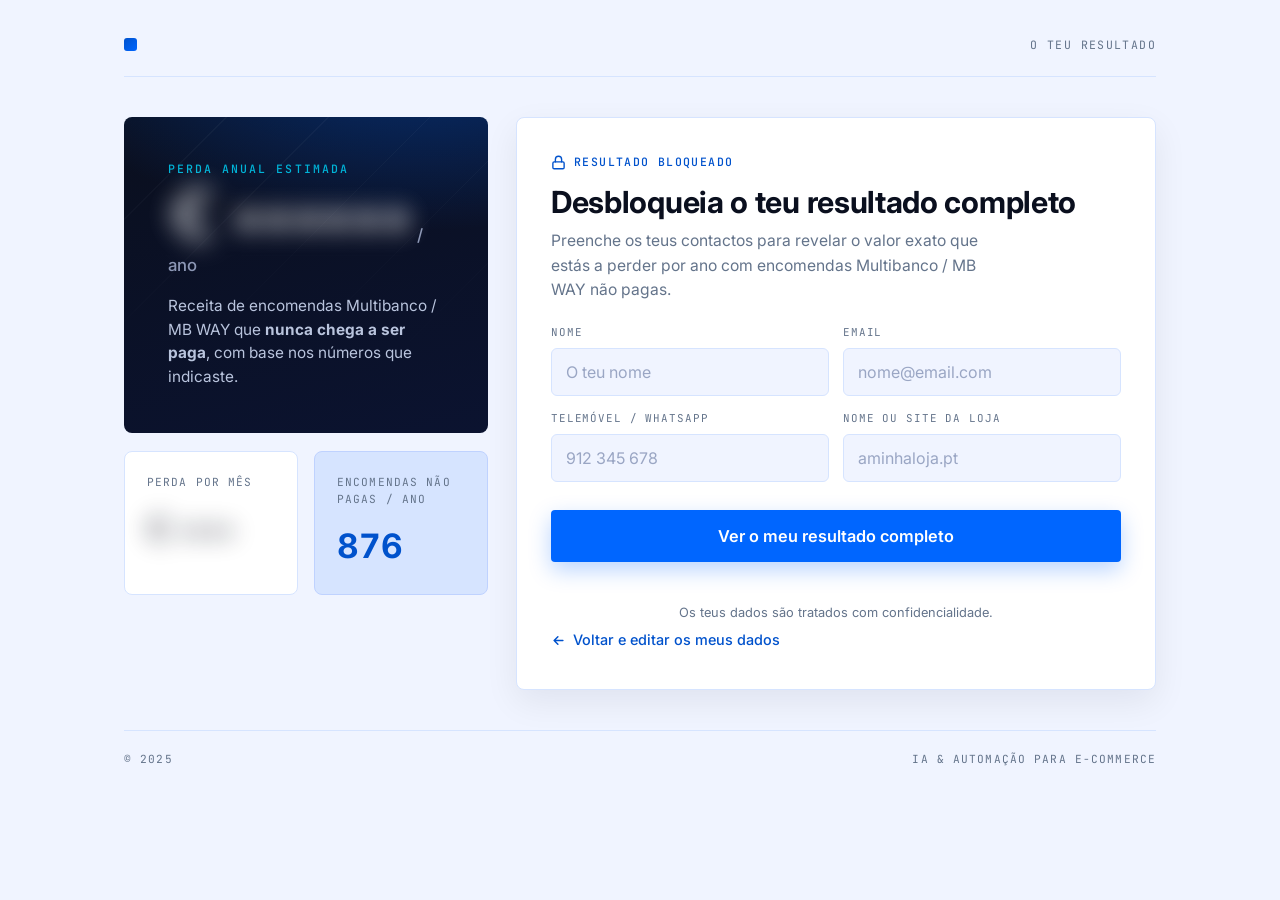
==== resultado.html @ 37c98caf "Gate pede para preencher contactos para revelar o resultado Co-Authored-By: Claude Opus 4.8 <noreply" ====
<!DOCTYPE html>
<html lang="pt-PT">
<head>
<meta charset="UTF-8">
<meta name="viewport" content="width=device-width, initial-scale=1.0">
<title>O teu resultado · Encomendas MB / MB WAY não pagas</title>
<link rel="preconnect" href="https://fonts.googleapis.com">
<link rel="preconnect" href="https://fonts.gstatic.com" crossorigin>
<link href="https://fonts.googleapis.com/css2?family=Inter:wght@400;500;600;700&family=JetBrains+Mono:wght@400;500&display=swap" rel="stylesheet">
<link rel="stylesheet" href="styles.css">
</head>
<body>
  <div class="wrap">
    <header class="topbar">
      <div class="brand"><span class="mark"></span></div>
      <div class="tag">O teu resultado</div>
    </header>

    <div class="grid">
      <!-- ===== Resultados (desfocados até desbloquear) ===== -->
      <section class="results locked" id="results">
        <div class="hero-dark result-hero">
          <span class="eyebrow">Perda anual estimada</span>
          <div>
            <span class="big money" id="lostYear">€ ••••••</span><span class="per">/ ano</span>
          </div>
          <p class="sub">Receita de encomendas Multibanco / MB WAY que <strong>nunca chega a ser paga</strong>, com base nos números que indicaste.</p>
        </div>

        <div class="stat-row">
          <div class="stat">
            <div class="k">Perda por mês</div>
            <div class="v money" id="lostMonth">€ ••••</div>
          </div>
          <div class="stat teaser">
            <div class="k">Encomendas não pagas / ano</div>
            <div class="v" id="unpaidYear">0</div>
          </div>
        </div>
      </section>

      <!-- ===== Gate / formulário ===== -->
      <section class="card gate-wrap" id="gateWrap">
        <div class="gate gate-form" id="gateForm">
          <span class="gate-lock">
            <svg viewBox="0 0 24 24" fill="none" stroke="currentColor" stroke-width="2.2" stroke-linecap="round" stroke-linejoin="round"><rect x="3" y="11" width="18" height="11" rx="2"/><path d="M7 11V7a5 5 0 0 1 10 0v4"/></svg>
            Resultado bloqueado
          </span>
          <h2>Desbloqueia o teu resultado completo</h2>
          <p class="gsub">Preenche os teus contactos para revelar o valor exato que estás a perder por ano com encomendas Multibanco / MB WAY não pagas.</p>

          <form id="leadForm" novalidate>
            <div class="form-grid">
              <div class="ff">
                <label for="f-nome">Nome</label>
                <input id="f-nome" type="text" placeholder="O teu nome" autocomplete="name" required>
              </div>
              <div class="ff">
                <label for="f-email">Email</label>
                <input id="f-email" type="email" placeholder="nome@email.com" autocomplete="email" required>
              </div>
              <div class="ff">
                <label for="f-tel">Telemóvel / WhatsApp</label>
                <input id="f-tel" type="tel" placeholder="912 345 678" autocomplete="tel" inputmode="numeric" maxlength="9" required>
              </div>
              <div class="ff">
                <label for="f-loja">Nome ou site da loja</label>
                <input id="f-loja" type="text" placeholder="aminhaloja.pt" required>
              </div>
            </div>
            <div class="btn-row">
              <button class="btn" id="submitBtn" type="submit">Ver o meu resultado completo</button>
            </div>
            <div class="form-error" id="formError" role="alert"></div>
            <p class="privacy">Os teus dados são tratados com confidencialidade.</p>
          </form>

          <a class="backlink" id="editLink" href="index.html">
            <svg viewBox="0 0 24 24" fill="none" stroke="currentColor" stroke-width="2.4" stroke-linecap="round" stroke-linejoin="round"><path d="M19 12H5M11 6l-6 6 6 6"/></svg>
            Voltar e editar os meus dados
          </a>
        </div>

        <div class="success" id="success">
          <svg viewBox="0 0 24 24" fill="none" stroke="currentColor" stroke-width="2.4" stroke-linecap="round" stroke-linejoin="round"><path d="M20 6 9 17l-5-5"/></svg>
          <div>
            <p><b>Resultado desbloqueado.</b> Já tens acesso ao valor exato que estás a perder por ano com encomendas Multibanco / MB WAY não pagas.</p>
            <a class="backlink" href="index.html">
              <svg viewBox="0 0 24 24" fill="none" stroke="currentColor" stroke-width="2.4" stroke-linecap="round" stroke-linejoin="round"><path d="M19 12H5M11 6l-6 6 6 6"/></svg>
              Editar os meus dados
            </a>
          </div>
        </div>
      </section>
    </div>

    <footer class="foot">
      <span>© 2025</span>
      <span>IA &amp; Automação para E-commerce</span>
    </footer>
  </div>

<script>
  // ====== CONFIG: destino dos leads (Google Sheets via Apps Script) ======
  const LEADS_ENDPOINT = "";

  const eur = new Intl.NumberFormat('pt-PT', { style: 'currency', currency: 'EUR', maximumFractionDigits: 0 });
  const num = new Intl.NumberFormat('pt-PT', { maximumFractionDigits: 0 });

  // ---- Lê os parâmetros vindos da calculadora ----
  const params = new URLSearchParams(location.search);
  const p = (key, def) => { const v = parseFloat(params.get(key)); return isNaN(v) ? def : v; };
  const orders    = Math.max(0, p('orders', 20));
  const avg       = Math.max(0, p('avg', 45));
  const pctMB     = Math.min(100, Math.max(0, p('mb', 40)));
  const pctUnpaid = Math.min(100, Math.max(0, p('unpaid', 30)));

  // ---- Cálculo ----
  const mbOrdersPerDay     = orders * (pctMB / 100);
  const unpaidOrdersPerDay = mbOrdersPerDay * (pctUnpaid / 100);
  const lostPerDay         = unpaidOrdersPerDay * avg;
  const R = {
    unpaidOrdersPerYear: unpaidOrdersPerDay * 365,
    lostPerMonth: lostPerDay * 30,
    lostPerYear:  lostPerDay * 365,
  };

  const el = {
    results:   document.getElementById('results'),
    gateWrap:  document.getElementById('gateWrap'),
    lostYear:  document.getElementById('lostYear'),
    lostMonth: document.getElementById('lostMonth'),
    unpaidYear:document.getElementById('unpaidYear'),
    leadForm:  document.getElementById('leadForm'),
    submitBtn: document.getElementById('submitBtn'),
    formError: document.getElementById('formError'),
  };

  // Número-isco sempre visível
  el.unpaidYear.textContent = num.format(R.unpaidOrdersPerYear);

  // Link "voltar e editar" mantém os números atuais
  document.getElementById('editLink').href = 'index.html' + location.search;

  // Telemóvel: só dígitos, máximo 9 (impede "+351" e qualquer outro caractere)
  const telInput = document.getElementById('f-tel');
  telInput.addEventListener('input', () => {
    telInput.value = telInput.value.replace(/\D/g, '').slice(0, 9);
  });

  // ---- Count-up animado (na revelação) ----
  function countUp(node, to, fmt) {
    const start = performance.now(), dur = 750;
    function frame(now) {
      const t = Math.min(1, (now - start) / dur);
      const eased = 1 - Math.pow(1 - t, 3);
      node.textContent = fmt(to * eased);
      if (t < 1) requestAnimationFrame(frame); else node.textContent = fmt(to);
    }
    requestAnimationFrame(frame);
  }

  function reveal() {
    el.results.classList.remove('locked');
    el.results.classList.add('unlocked');
    el.gateWrap.classList.add('unlocked');
    countUp(el.lostYear,  R.lostPerYear,  eur.format);
    countUp(el.lostMonth, R.lostPerMonth, eur.format);
    el.results.scrollIntoView({ behavior: 'smooth', block: 'start' });
  }

  async function enviarLead(payload) {
    if (!LEADS_ENDPOINT) { console.warn('LEADS_ENDPOINT vazio: lead não enviado.'); return; }
    try {
      await fetch(LEADS_ENDPOINT, {
        method: 'POST', mode: 'no-cors',
        headers: { 'Content-Type': 'text/plain;charset=utf-8' },
        body: JSON.stringify(payload),
      });
    } catch (err) { console.error('Falha ao enviar lead:', err); }
  }

  el.leadForm.addEventListener('submit', async (e) => {
    e.preventDefault();
    el.formError.textContent = '';
    const nome  = document.getElementById('f-nome').value.trim();
    const email = document.getElementById('f-email').value.trim();
    const tel   = document.getElementById('f-tel').value.trim();
    const loja  = document.getElementById('f-loja').value.trim();

    if (!nome || !email || !tel || !loja) { el.formError.textContent = 'Preenche todos os campos.'; return; }
    if (!/^[^\s@]+@[^\s@]+\.[^\s@]+$/.test(email)) { el.formError.textContent = 'Email inválido.'; return; }

    // Telemóvel: exatamente 9 dígitos
    if (!/^\d{9}$/.test(tel)) {
      el.formError.textContent = 'O número de telemóvel tem de ter 9 dígitos.';
      return;
    }

    el.submitBtn.disabled = true;
    el.submitBtn.textContent = 'A desbloquear…';

    await enviarLead({
      nome, email, telefone: tel, loja,
      encomendas_dia: orders, valor_medio: avg, pct_mb: pctMB, pct_nao_pagas: pctUnpaid,
      encomendas_nao_pagas_ano: Math.round(R.unpaidOrdersPerYear),
      perda_mes: Math.round(R.lostPerMonth),
      perda_ano: Math.round(R.lostPerYear),
      origem: location.href,
    });

    reveal();
  });
</script>
</body>
</html>
---- styles.css ----
/* ===========================================================
   A Marca que Converte — Brand System v1.0
   Inter + JetBrains Mono · paleta azul · radius 6–8 / 4
   =========================================================== */
:root {
  --cobalt:   #0052CC;
  --electric: #0066FF;
  --ink:      #0A0F1E;
  --cyan:     #00B4D8;
  --glacial:  #D6E4FF;
  --slate:    #64748B;
  --surface:  #F0F4FF;
  --white:    #FFFFFF;

  --sans: "Inter", system-ui, -apple-system, sans-serif;
  --mono: "JetBrains Mono", ui-monospace, SFMono-Regular, monospace;

  --r-card: 8px;
  --r-btn:  4px;

  --shadow: 0 12px 34px rgba(10, 15, 30, .07);
}

* { box-sizing: border-box; margin: 0; padding: 0; }
html { -webkit-text-size-adjust: 100%; }

body {
  font-family: var(--sans);
  color: var(--ink);
  background: var(--surface);
  min-height: 100vh;
  line-height: 1.55;
  -webkit-font-smoothing: antialiased;
}

.wrap {
  max-width: 1120px;
  margin: 0 auto;
  padding: clamp(20px, 3.5vw, 36px) clamp(18px, 4vw, 44px) 56px;
}

/* ---------- Topbar ---------- */
.topbar {
  display: flex; align-items: center; justify-content: space-between;
  gap: 16px; flex-wrap: wrap;
  padding-bottom: 22px; margin-bottom: clamp(24px, 4vw, 40px);
  border-bottom: 1px solid var(--glacial);
}
.brand {
  display: flex; align-items: center; gap: 10px;
  font-family: var(--mono); font-weight: 500; font-size: .82rem;
  letter-spacing: .14em; text-transform: uppercase; color: var(--ink);
}
.brand .mark {
  width: 13px; height: 13px; border-radius: 3px;
  background: linear-gradient(135deg, var(--cobalt), var(--electric));
}
.tag {
  font-family: var(--mono); font-size: .72rem; letter-spacing: .12em;
  text-transform: uppercase; color: var(--slate);
}

/* ---------- Eyebrows / labels ---------- */
.eyebrow {
  font-family: var(--mono); font-size: .72rem; font-weight: 500;
  letter-spacing: .18em; text-transform: uppercase; color: var(--cobalt);
}
.eyebrow.cyan { color: var(--cyan); }

/* ---------- Layout grid ---------- */
.grid {
  display: grid;
  grid-template-columns: 1.05fr .95fr;
  gap: clamp(18px, 2.4vw, 28px);
  align-items: stretch;
}
@media (max-width: 900px) { .grid { grid-template-columns: 1fr; } }

/* ---------- Dark premium hero ---------- */
.hero-dark {
  position: relative; overflow: hidden;
  border-radius: var(--r-card);
  color: var(--white);
  background:
    radial-gradient(680px 320px at 82% -25%, rgba(0,102,255,.40), transparent 60%),
    linear-gradient(165deg, #0A0F1E 0%, #0B1330 100%);
  padding: clamp(28px, 3.4vw, 44px);
  display: flex; flex-direction: column;
}
.hero-dark::before {
  content: ""; position: absolute; inset: 0; pointer-events: none;
  background-image: repeating-linear-gradient(135deg, rgba(255,255,255,.05) 0 1px, transparent 1px 72px);
  -webkit-mask-image: linear-gradient(180deg, rgba(0,0,0,.7), transparent 85%);
  mask-image: linear-gradient(180deg, rgba(0,0,0,.7), transparent 85%);
}
.hero-dark > * { position: relative; z-index: 1; }
.hero-dark .eyebrow { color: var(--cyan); }
.hero-dark h1 {
  font-weight: 700; font-size: clamp(1.9rem, 4vw, 2.9rem);
  line-height: 1.05; letter-spacing: -.02em; margin: 18px 0 0;
}
.hero-dark .lede { color: #B9C4DD; font-size: 1.02rem; margin-top: 16px; max-width: 42ch; }

/* ---------- Cards ---------- */
.card {
  background: var(--white);
  border: 1px solid var(--glacial);
  border-radius: var(--r-card);
  padding: clamp(24px, 3vw, 34px);
  box-shadow: var(--shadow);
}
.card h2 {
  font-weight: 600; font-size: 1.05rem; margin: 14px 0 22px;
}

/* ---------- Inputs ---------- */
.field { margin-bottom: 24px; }
.field:last-of-type { margin-bottom: 0; }
.field > label { display: block; font-size: .95rem; font-weight: 600; margin-bottom: 10px; color: var(--ink); }
.field .hint { display: block; font-size: .82rem; color: var(--slate); font-weight: 400; margin-top: 3px; }

.num {
  display: flex; align-items: center; gap: 8px;
  background: var(--surface); border: 1px solid var(--glacial);
  border-radius: 6px; padding: 0 14px;
  transition: border-color .15s, box-shadow .15s;
}
.num:focus-within { border-color: var(--electric); box-shadow: 0 0 0 3px rgba(0,102,255,.16); }
.num .affix { color: var(--slate); font-size: 1rem; font-weight: 600; }
.num input {
  flex: 1; width: 100%; background: none; border: none; outline: none; color: var(--ink);
  font-family: var(--sans); font-size: 1.2rem; font-weight: 600;
  font-variant-numeric: tabular-nums; padding: 13px 0; min-width: 0;
}
.num input::-webkit-outer-spin-button, .num input::-webkit-inner-spin-button { -webkit-appearance: none; margin: 0; }
.num input[type=number] { -moz-appearance: textfield; appearance: textfield; }

.pct-head { display: flex; align-items: baseline; justify-content: space-between; margin-bottom: 12px; }
.pct-head label { margin: 0; }
.pct-val { font-weight: 700; font-size: 1.3rem; color: var(--cobalt); font-variant-numeric: tabular-nums; }

input[type=range] {
  -webkit-appearance: none; appearance: none; width: 100%; height: 6px;
  border-radius: 100px; background: var(--glacial); outline: none; cursor: pointer;
  accent-color: var(--electric);
}
input[type=range]::-webkit-slider-thumb {
  -webkit-appearance: none; appearance: none; width: 20px; height: 20px; border-radius: 50%;
  background: var(--electric); border: 4px solid var(--white);
  box-shadow: 0 2px 8px rgba(0,82,204,.4); transition: transform .12s;
}
input[type=range]::-webkit-slider-thumb:hover { transform: scale(1.12); }
input[type=range]::-moz-range-thumb {
  width: 16px; height: 16px; border-radius: 50%; background: var(--electric);
  border: 4px solid var(--white); box-shadow: 0 2px 8px rgba(0,82,204,.4);
}
.slider-hint { display: block; margin-top: 11px; font-size: .84rem; color: var(--slate); font-variant-numeric: tabular-nums; }
.slider-hint b { color: var(--cobalt); font-weight: 600; }

/* ---------- Button ---------- */
.btn {
  display: inline-flex; align-items: center; justify-content: center; gap: 10px;
  width: 100%; padding: 16px 22px; border: none; border-radius: var(--r-btn); cursor: pointer;
  font-family: var(--sans); font-size: 1.02rem; font-weight: 600; color: var(--white);
  background: var(--electric); box-shadow: 0 8px 22px rgba(0,102,255,.28);
  transition: background .15s, transform .12s, box-shadow .2s;
}
.btn:hover { background: var(--cobalt); transform: translateY(-1px); box-shadow: 0 12px 28px rgba(0,82,204,.34); }
.btn:active { transform: translateY(0); }
.btn[disabled] { background: var(--slate); cursor: default; box-shadow: none; transform: none; }
.btn svg { width: 18px; height: 18px; }
.btn-row { margin-top: 28px; }

/* ---------- Resultados ---------- */
.results { display: flex; flex-direction: column; gap: 18px; }

.money { transition: filter .5s ease, opacity .5s ease; }
.results.locked .money { filter: blur(12px); opacity: .6; user-select: none; }

.result-hero { gap: 0; justify-content: center; }
.result-hero .big {
  font-weight: 700; font-size: clamp(2.8rem, 8vw, 4.6rem);
  line-height: 1; letter-spacing: -.03em; color: var(--white);
  font-variant-numeric: tabular-nums; margin-top: 14px;
}
.result-hero .per { color: #8C97B5; font-size: 1.05rem; font-weight: 500; margin-left: 6px; }
.result-hero .sub { color: #B9C4DD; font-size: .96rem; margin-top: 16px; max-width: 44ch; }

.stat-row { display: grid; grid-template-columns: 1fr 1fr; gap: 16px; }
@media (max-width: 480px) { .stat-row { grid-template-columns: 1fr; } }
.stat {
  background: var(--white); border: 1px solid var(--glacial);
  border-radius: var(--r-card); padding: 22px;
}
.stat.teaser { background: var(--glacial); border-color: #BFD2FF; }
.stat .k { font-family: var(--mono); font-size: .7rem; letter-spacing: .1em; text-transform: uppercase; color: var(--slate); margin-bottom: 12px; }
.stat .v { font-weight: 700; font-size: clamp(1.6rem, 3.4vw, 2.1rem); color: var(--ink); font-variant-numeric: tabular-nums; }
.stat.teaser .v { color: var(--cobalt); }

/* ---------- Gate / formulário ---------- */
.gate-lock { display: inline-flex; align-items: center; gap: 8px; color: var(--cobalt); font-family: var(--mono); font-weight: 500; font-size: .72rem; letter-spacing: .12em; text-transform: uppercase; margin-bottom: 14px; }
.gate-lock svg { width: 15px; height: 15px; }
.gate h2 { font-weight: 700; font-size: clamp(1.4rem, 3.2vw, 1.9rem); line-height: 1.12; letter-spacing: -.01em; margin: 0 0 10px; }
.gate .gsub { color: var(--slate); font-size: .98rem; max-width: 46ch; margin-bottom: 22px; }

.form-grid { display: grid; grid-template-columns: 1fr 1fr; gap: 14px; }
@media (max-width: 520px) { .form-grid { grid-template-columns: 1fr; } }
.ff { display: flex; flex-direction: column; gap: 7px; }
.ff.full { grid-column: 1 / -1; }
.ff label { font-family: var(--mono); font-size: .68rem; letter-spacing: .08em; text-transform: uppercase; color: var(--slate); }
.ff input {
  background: var(--surface); border: 1px solid var(--glacial); border-radius: 6px;
  padding: 13px 14px; color: var(--ink); font-family: var(--sans); font-size: 1rem; outline: none;
  transition: border-color .15s, box-shadow .15s;
}
.ff input::placeholder { color: #9AA6C4; }
.ff input:focus { border-color: var(--electric); box-shadow: 0 0 0 3px rgba(0,102,255,.16); }
.form-error { color: var(--cobalt); font-size: .88rem; margin-top: 12px; min-height: 1.1em; }
.privacy { margin-top: 14px; font-size: .8rem; color: var(--slate); text-align: center; }

/* ---------- Sucesso ---------- */
.success { display: none; }
.results.unlocked .success, .unlocked.success { display: flex; }
.success {
  align-items: flex-start; gap: 12px;
  background: var(--glacial); border: 1px solid #BFD2FF; border-radius: var(--r-card); padding: 18px 20px;
}
.success svg { width: 22px; height: 22px; color: var(--cobalt); flex: none; margin-top: 1px; }
.success p { font-size: .96rem; color: var(--ink); }
.success p b { color: var(--cobalt); }

.gate-wrap.unlocked .gate-form { display: none; }
.gate-wrap .success { display: none; }
.gate-wrap.unlocked .success { display: flex; }

/* ---------- Back link / footer ---------- */
.backlink {
  display: inline-flex; align-items: center; gap: 7px; margin-top: 6px;
  font-size: .9rem; color: var(--cobalt); text-decoration: none; font-weight: 500;
}
.backlink:hover { text-decoration: underline; }
.backlink svg { width: 15px; height: 15px; }

.foot {
  margin-top: 40px; padding-top: 20px; border-top: 1px solid var(--glacial);
  display: flex; justify-content: space-between; flex-wrap: wrap; gap: 8px;
  font-family: var(--mono); font-size: .7rem; letter-spacing: .1em; text-transform: uppercase; color: var(--slate);
}
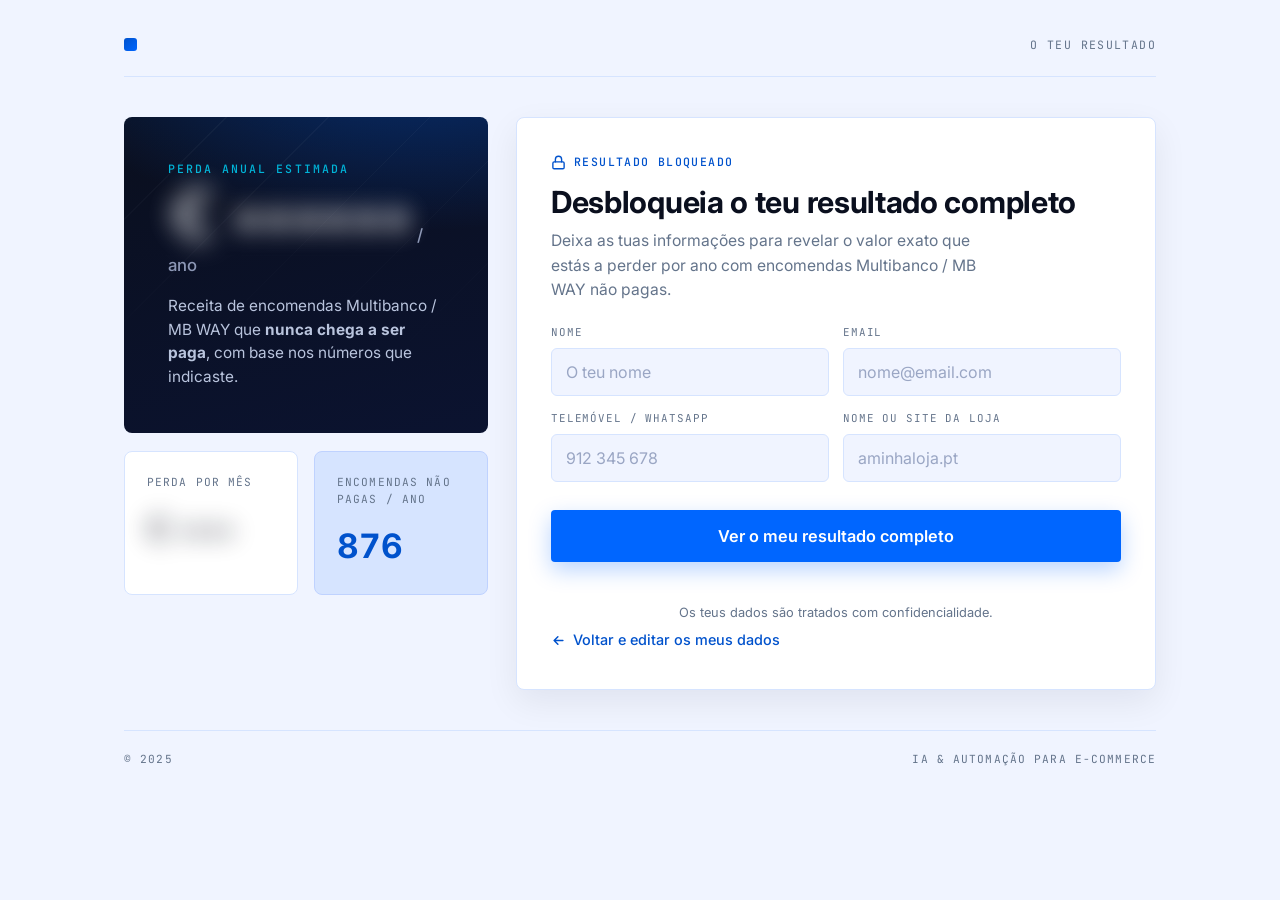
==== commit 4012bb29: "Gate: 'Deixa as tuas informações para revelar o resultado' Co-Authored-By: Claude Opus 4.8 <noreply@" ====
--- a/resultado.html
+++ b/resultado.html
@@ -47,7 +47,7 @@
             Resultado bloqueado
           </span>
           <h2>Desbloqueia o teu resultado completo</h2>
-          <p class="gsub">Preenche os teus contactos para revelar o valor exato que estás a perder por ano com encomendas Multibanco / MB WAY não pagas.</p>
+          <p class="gsub">Deixa as tuas informações para revelar o valor exato que estás a perder por ano com encomendas Multibanco / MB WAY não pagas.</p>
 
           <form id="leadForm" novalidate>
             <div class="form-grid">
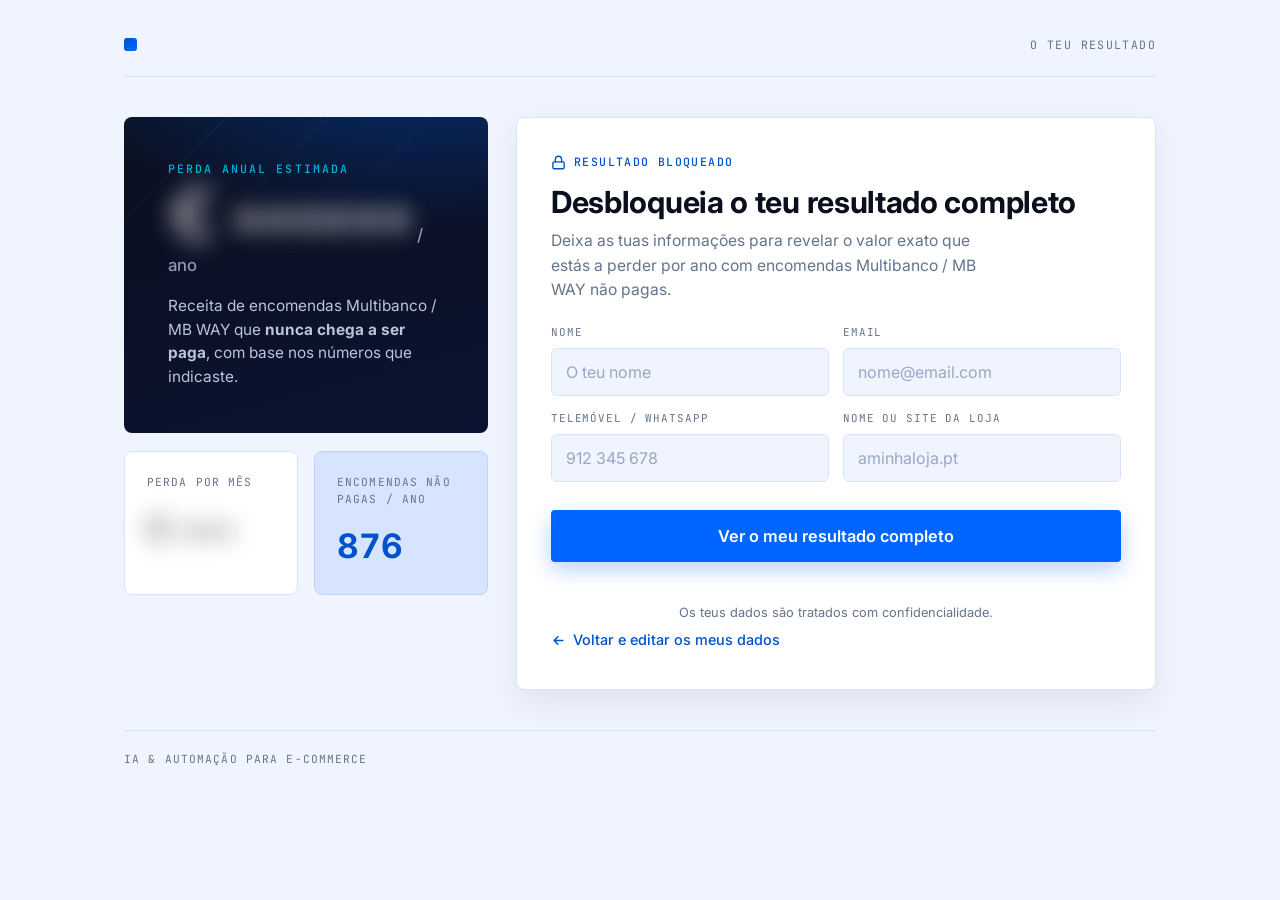
==== commit 5e8f97a3: "Remove '© 2025' do rodapé Co-Authored-By: Claude Opus 4.8 <noreply@anthropic.com>" ====
--- a/resultado.html
+++ b/resultado.html
@@ -95,7 +95,6 @@
     </div>
 
     <footer class="foot">
-      <span>© 2025</span>
       <span>IA &amp; Automação para E-commerce</span>
     </footer>
   </div>
